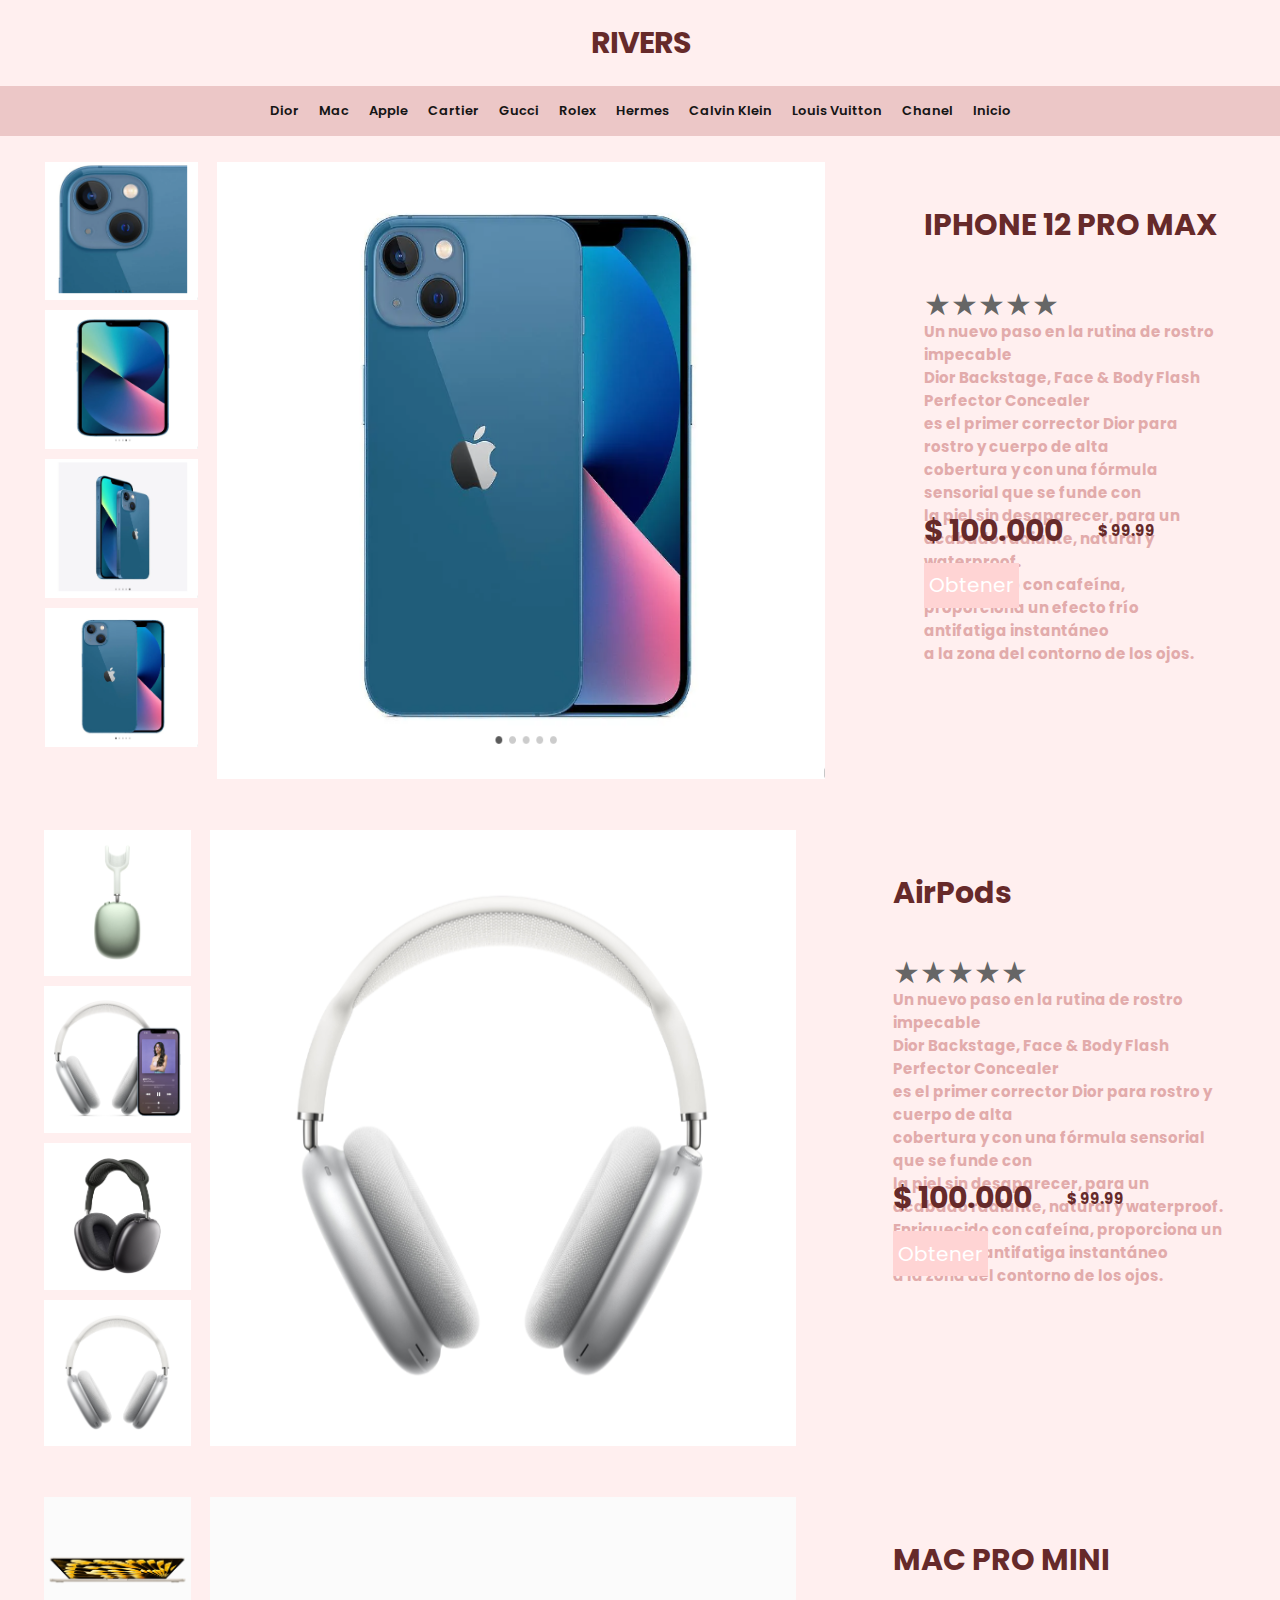
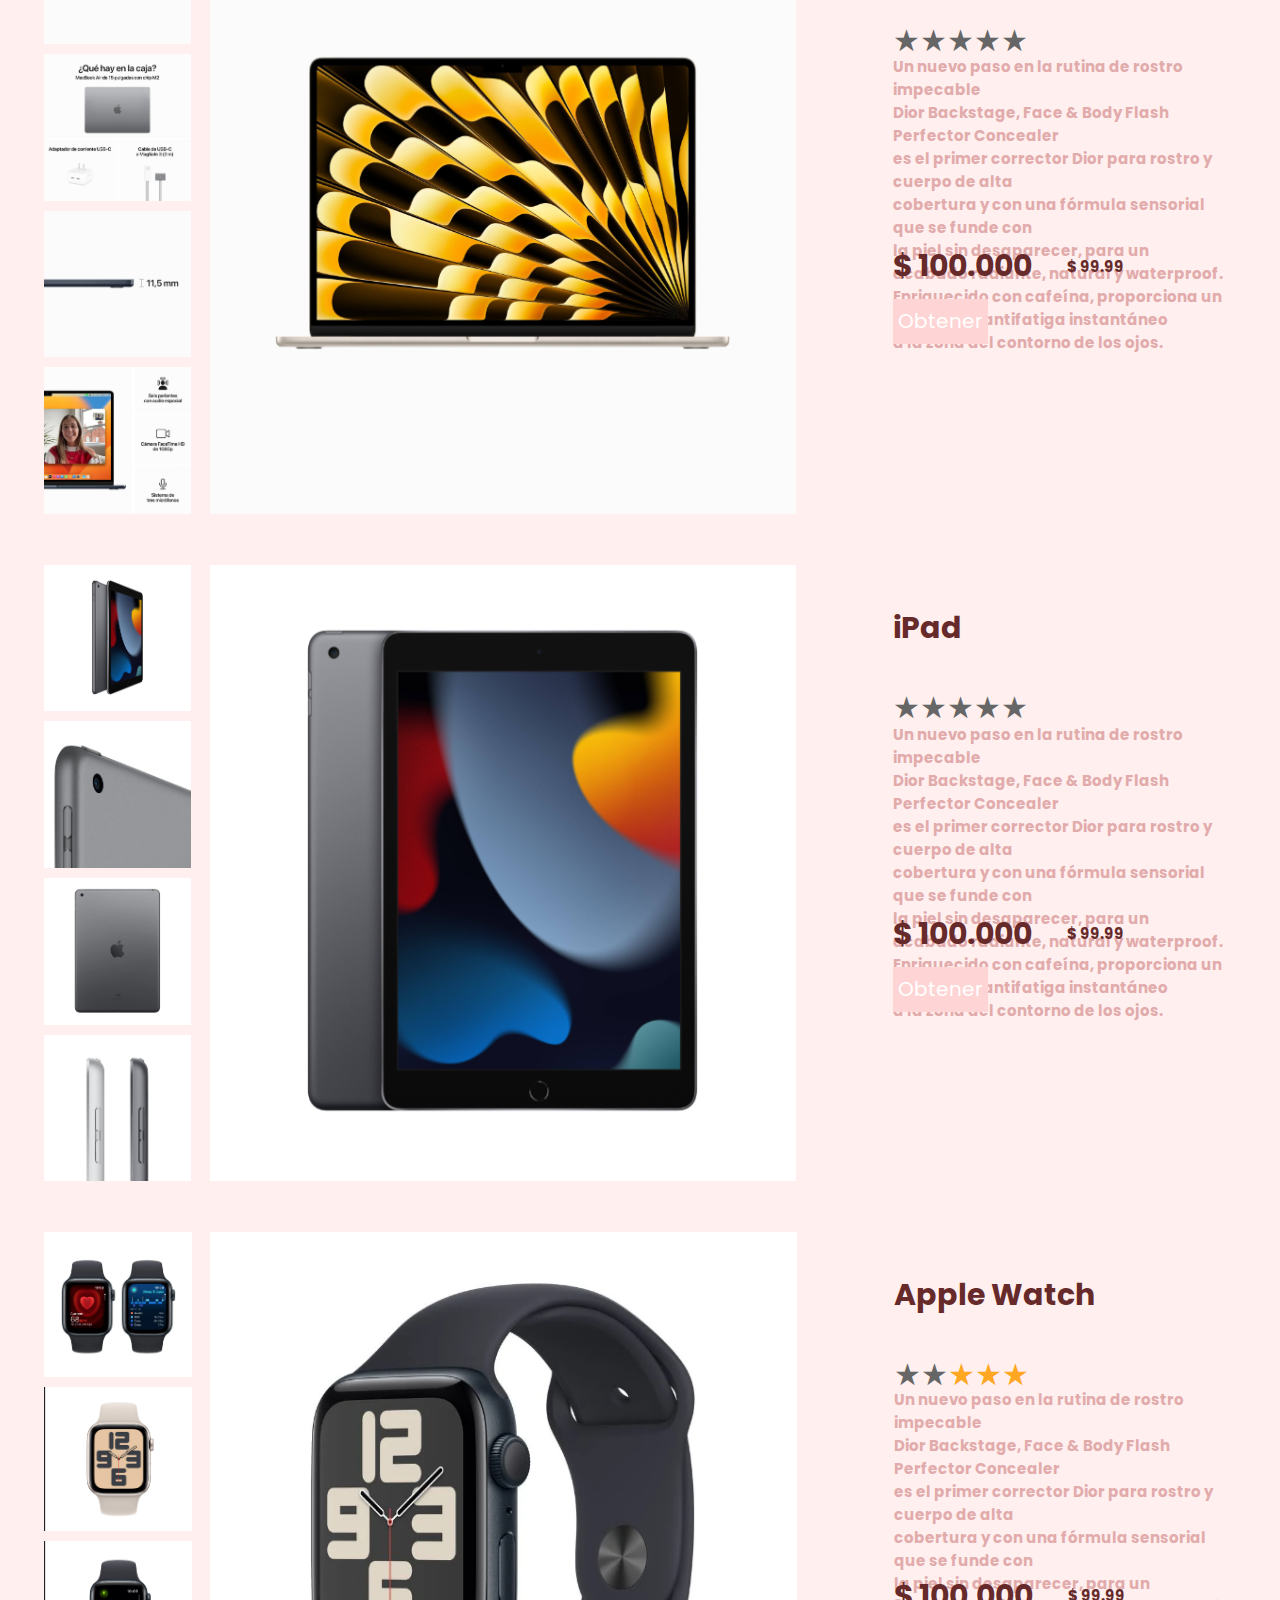
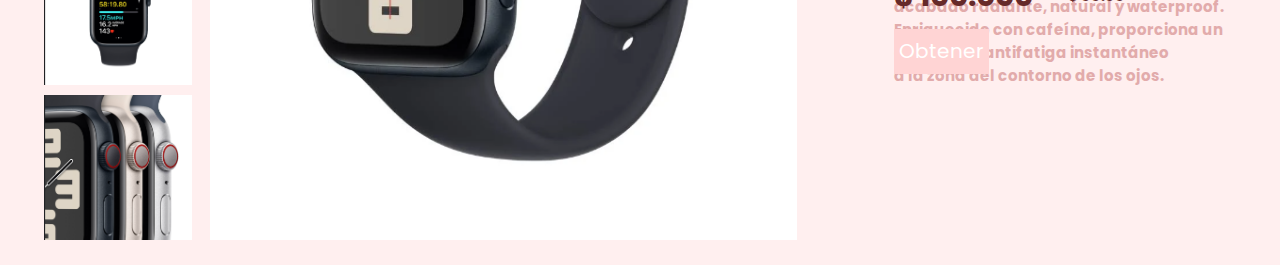
==== apple.html @ e43f6ab4 "style: :lipstick: PRODUCTO 2" ====
<!DOCTYPE html>
<html lang="sp">
	<head>
		<meta charset="UTF-8" />
        <meta name="viewport" content="width=device-width, initial-scale=1.0">
		<link rel="stylesheet" href="css/style.css">
        <link rel="stylesheet" href="css/styleProductos.css">
        <link rel="shortcut icon" href="storage/img/gloss1.png" type="image/png">
        <title>Rivers</title>
	</head>

<body>

    <header>
        <div class="container-cero">
                <div class="container-logo"><h1>Rivers</h1></div>
        </div>
    </header>

    <nav class="scroll"> 

        <div class="container-items">

            <input type="checkbox" id="check">
            <label for="check" class="mostrar-menu">
                &#8801;
            </label>

            <div class="menu">
                <a href="dior.html">Dior</a>
                <a href="mac.html">Mac</a>
                <a href="apple.html">Apple</a>
                <a href="cartier.html">Cartier</a>
                <a href="gucci.html">Gucci</a>
                <a href="rolex.html">Rolex</a>
                <a href="hermes.html">Hermes</a>
                <a href="calvinklein.html">Calvin Klein</a>
                <a href="louisvuitton.html">Louis Vuitton</a>
                <a href="chanel.html">Chanel</a>
                <a href="index.html">Inicio</a>
                <label for="check" class="esconder-menu">
                    &#215;
                </label>
            </div>
        </div>
    </nav>


    <div class="scroller">   

        <!-- PRIMER PRODUCTO -->
        <section>

            <div class="columna">   

                <div class="h">
                    <img width="80%" src="storage/img/apple/iphone2.png">
                    <img width="80%" src="storage/img/apple/iphone3.png">
                    <img width="80%" src="storage/img/apple/iphone4.png">
                    <img width="80%" src="storage/img/apple/iphone.png">
                </div>  
        
                <div class="f"> 
                    <img width="100%" src="storage/img/apple/iphone.png" alt="">
                </div>

            </div>

            <div class="main-content">
                <h3 class="about">IPHONE 12 PRO MAX</h3>
                
                <div class="rating">
                    <input value="5" name="rate" id="star5" type="radio">
                    <label title="text" for="star5"></label>
                    <input value="4" name="rate" id="star4" type="radio">
                    <label title="text" for="star4"></label>
                    <input value="3" name="rate" id="star3" type="radio" checked="">
                    <label title="text" for="star3"></label>
                    <input value="2" name="rate" id="star2" type="radio">
                    <label title="text" for="star2"></label>
                    <input value="1" name="rate" id="star1" type="radio">
                    <label title="text" for="star1"></label>
                </div>
    
                <h4>Un nuevo paso en la rutina de rostro impecable <br> Dior Backstage, Face & Body Flash Perfector Concealer <br> es el primer corrector Dior para rostro y cuerpo de alta <br> cobertura y con una fórmula sensorial que se funde con <br> la piel sin desaparecer, para un acabado radiante, natural y waterproof. <br>Enriquecido con cafeína, proporciona un efecto frío antifatiga instantáneo <br>a la zona del contorno de los ojos.</h4>
                
                <div class="precio">
                    <h2>$ 100.000</h2> 
                    <h5>$ 99.99</h5>
                </div>
                
    
                <div class="order">
                    <button>Obtener</button>
                </div>    
            </div>
        </section>    

         <!-- SEGUNDO PRODUCTO -->
         <section>

            <div class="columna">   

                <div class="h">
                    <img width="80%" src="storage/img/apple/audifonos2.png">
                    <img width="80%" src="storage/img/apple/audifonos4.png">
                    <img width="80%" src="storage/img/apple/audifonos3.png">
                    <img width="80%" src="storage/img/apple/audifonos1.png">
                </div>  
        
                <div class="f"> 
                    <img width="100%" src="storage/img/apple/audifonos1.png" alt="">
                </div>

            </div>

            <div class="main-content">
                <h3 class="about">AirPods</h3>
                
                <div class="rating">
                    <input value="5" name="rate" id="star5" type="radio">
                    <label title="text" for="star5"></label>
                    <input value="4" name="rate" id="star4" type="radio">
                    <label title="text" for="star4"></label>
                    <input value="3" name="rate" id="star3" type="radio" checked="">
                    <label title="text" for="star3"></label>
                    <input value="2" name="rate" id="star2" type="radio">
                    <label title="text" for="star2"></label>
                    <input value="1" name="rate" id="star1" type="radio">
                    <label title="text" for="star1"></label>
                </div>
    
                <h4>Un nuevo paso en la rutina de rostro impecable <br> Dior Backstage, Face & Body Flash Perfector Concealer <br> es el primer corrector Dior para rostro y cuerpo de alta <br> cobertura y con una fórmula sensorial que se funde con <br> la piel sin desaparecer, para un acabado radiante, natural y waterproof. <br>Enriquecido con cafeína, proporciona un efecto frío antifatiga instantáneo <br>a la zona del contorno de los ojos.</h4>
                
                <div class="precio">
                    <h2>$ 100.000</h2> 
                    <h5>$ 99.99</h5>
                </div>
                
    
                <div class="order">
                    <button>Obtener</button>
                </div>    
            </div>
        </section>    
        
         <!-- TERCER PRODUCTO -->
         <section>

            <div class="columna">   

                <div class="h">
                    <img width="80%" src="storage/img/apple/mac2.png">
                    <img width="80%" src="storage/img/apple/mac3.png">
                    <img width="80%" src="storage/img/apple/mac4.png">
                    <img width="80%" src="storage/img/apple/mac5.png">
                </div>  
        
                <div class="f"> 
                    <img width="100%" src="storage/img/apple/mac.png" alt="">
                </div>

            </div>

            <div class="main-content">
                <h3 class="about">MAC PRO MINI</h3>
                
                <div class="rating">
                    <input value="5" name="rate" id="star5" type="radio">
                    <label title="text" for="star5"></label>
                    <input value="4" name="rate" id="star4" type="radio">
                    <label title="text" for="star4"></label>
                    <input value="3" name="rate" id="star3" type="radio" checked="">
                    <label title="text" for="star3"></label>
                    <input value="2" name="rate" id="star2" type="radio">
                    <label title="text" for="star2"></label>
                    <input value="1" name="rate" id="star1" type="radio">
                    <label title="text" for="star1"></label>
                </div>
    
                <h4>Un nuevo paso en la rutina de rostro impecable <br> Dior Backstage, Face & Body Flash Perfector Concealer <br> es el primer corrector Dior para rostro y cuerpo de alta <br> cobertura y con una fórmula sensorial que se funde con <br> la piel sin desaparecer, para un acabado radiante, natural y waterproof. <br>Enriquecido con cafeína, proporciona un efecto frío antifatiga instantáneo <br>a la zona del contorno de los ojos.</h4>
                
                <div class="precio">
                    <h2>$ 100.000</h2> 
                    <h5>$ 99.99</h5>
                </div>
                
    
                <div class="order">
                    <button>Obtener</button>
                </div>    
            </div>
        </section>    

         <!-- CUARTO PRODUCTO -->
         <section>

            <div class="columna">   

                <div class="h">
                    <img width="80%" src="storage/img/apple/tablet2.png">
                    <img width="80%" src="storage/img/apple/tablet3.png">
                    <img width="80%" src="storage/img/apple/tablet4.png">
                    <img width="80%" src="storage/img/apple/tablet5.png">
                </div>  
        
                <div class="f"> 
                    <img width="100%" src="storage/img/apple/tablet1.png" alt="">
                </div>

            </div>

            <div class="main-content">
                <h3 class="about">iPad</h3>
                
                <div class="rating">
                    <input value="5" name="rate" id="star5" type="radio">
                    <label title="text" for="star5"></label>
                    <input value="4" name="rate" id="star4" type="radio">
                    <label title="text" for="star4"></label>
                    <input value="3" name="rate" id="star3" type="radio" checked="">
                    <label title="text" for="star3"></label>
                    <input value="2" name="rate" id="star2" type="radio">
                    <label title="text" for="star2"></label>
                    <input value="1" name="rate" id="star1" type="radio">
                    <label title="text" for="star1"></label>
                </div>
    
                <h4>Un nuevo paso en la rutina de rostro impecable <br> Dior Backstage, Face & Body Flash Perfector Concealer <br> es el primer corrector Dior para rostro y cuerpo de alta <br> cobertura y con una fórmula sensorial que se funde con <br> la piel sin desaparecer, para un acabado radiante, natural y waterproof. <br>Enriquecido con cafeína, proporciona un efecto frío antifatiga instantáneo <br>a la zona del contorno de los ojos.</h4>
                
                <div class="precio">
                    <h2>$ 100.000</h2> 
                    <h5>$ 99.99</h5>
                </div>
                
    
                <div class="order">
                    <button>Obtener</button>
                </div>    
            </div>
        </section>    

          <!-- QUINTO PRODUCTO -->
          <section>

            <div class="columna">   

                <div class="h">
                    <img width="80%" src="storage/img/apple/watch2.png">
                    <img width="80%" src="storage/img/apple/watch3.png">
                    <img width="80%" src="storage/img/apple/watch4.png">
                    <img width="80%" src="storage/img/apple/watch5.png">
                </div>  
        
                <div class="f"> 
                    <img width="100%" src="storage/img/apple/watch1.png" alt="">
                </div>

            </div>

            <div class="main-content">
                <h3 class="about">Apple Watch</h3>
                
                <div class="rating">
                    <input value="5" name="rate" id="star5" type="radio">
                    <label title="text" for="star5"></label>
                    <input value="4" name="rate" id="star4" type="radio">
                    <label title="text" for="star4"></label>
                    <input value="3" name="rate" id="star3" type="radio" checked="">
                    <label title="text" for="star3"></label>
                    <input value="2" name="rate" id="star2" type="radio">
                    <label title="text" for="star2"></label>
                    <input value="1" name="rate" id="star1" type="radio">
                    <label title="text" for="star1"></label>
                </div>
    
                <h4>Un nuevo paso en la rutina de rostro impecable <br> Dior Backstage, Face & Body Flash Perfector Concealer <br> es el primer corrector Dior para rostro y cuerpo de alta <br> cobertura y con una fórmula sensorial que se funde con <br> la piel sin desaparecer, para un acabado radiante, natural y waterproof. <br>Enriquecido con cafeína, proporciona un efecto frío antifatiga instantáneo <br>a la zona del contorno de los ojos.</h4>
                
                <div class="precio">
                    <h2>$ 100.000</h2> 
                    <h5>$ 99.99</h5>
                </div>
                
    
                <div class="order">
                    <button>Obtener</button>
                </div>    
            </div>
        </section>   
    </div>
</body>
</html>
---- css/style.css ----
@import url('https://fonts.googleapis.com/css2?family=Poppins:wght@300;400;500;600;700&display=swap');

:root {
	--primary-color: rgba(226, 171, 171, 0.667);
	--background-color: #f9f5f0;
	--dark-color: #151515;
}

* {
	margin: 0;
	padding: 0;
	font-size: 62.5%;
	font-family: 'Poppins', sans-serif;
	box-sizing: border-box;
}


/* INICIO*/

.container {
	max-width: 120rem;
	margin: 0 auto;
}


.heading-1 {
	text-align: center;
	font-weight: 500;
	font-size: 3rem;
}

.container-cero {
	background-color: rgba(255, 212, 212, 0.372);
	display: flex;
	justify-content: space-between;
    justify-content: center;
	align-items: center;
	padding: 2rem 0;
}


.container-logo {
	display: flex;
	align-items: center;
	gap: 0.5rem;
}

.container-logo h1{
	text-decoration: none;
	color: #662a2a;
	font-size: 3rem;
	text-transform: uppercase;
	letter-spacing: -1px;
}

/*MENU*/

.container-items{
	background-color: rgba(226, 171, 171, 0.667);
    height: 50px ;
}



.menu {
    display: flex;
	align-items: center;
    justify-content: center;
	padding: 1.5rem 0;
	gap: 2rem;
}


.menu a {
	list-style: none;
	text-decoration: none;
	font-size: 1.3rem;
	color: var(--dark-color);
	font-weight: 600;
	position: relative;
}


.menu a:hover {
	color: #fff;
}

.scroll{
    overflow-x: scroll;
    width: 100%;
}

/*MENUN RESPONSIVE*/


.mostrar-menu,
.esconder-menu {
    font-size: 35px;
    cursor: pointer;
    display: none;
}

.mostrar-menu {
    order: 1;
}

.esconder-menu {
    position: absolute;
}


#check {
    display: none;
}


/* ********************************** */
/*               CONTENIDO            */
/* ********************************** */


.banner {
	background-image: linear-gradient(100deg, #000000, #00000020), url('/storage/img/inicio/gloss.png');
	height: 80rem;
	background-size: cover;
	background-position: center;
}

.content-banner {
	max-width: 90rem;
	margin: 0 auto;
	padding: 25rem 0;
}

.content-banner p {
	color: rgb(255, 255, 255);
	font-size: 1.2rem;
	margin-bottom: 1rem;
	font-weight: 500;
}

.content-banner h2 {
	color: #fff;
	font-size: 3.5rem;
	font-weight: 500;
	line-height: 1.2;
}

.content-banner a {
	margin-top: 2rem;
	text-decoration: none;
	color: #fff;
	background-color: rgb(238, 170, 170);
	display: inline-block;
	padding: 1rem 3rem;
	text-transform: uppercase;
	border-radius: 3rem;
}



/* ********************************** */
/*             Explorar               */
/* ********************************** */

.main-content {
	background-color: rgba(255, 255, 255, 0.788);
}

.container-Explorar {
    margin-top: 2%;
	display: flex;
	flex-direction: column;
	gap: 2rem;
	margin-bottom: 3rem;
}

.container-categories {
	display: grid;
	grid-template-columns: repeat(3, 1fr);
	gap: 3rem;
}

.card-category {
	height: 30rem;
	display: flex;
	flex-direction: column;
	align-items: center;
	justify-content: center;
	border-radius: 2rem;
	gap: 2rem;
}

.category-cartier {
	background-image: linear-gradient(#00000080, #00000080),
		url('/storage/img/inicio/bases.png');
	background-size: cover;
	background-position: bottom;
	background-repeat: no-repeat;
}

.category-chanel {
	background-image: linear-gradient(#00000080, #00000080),
		url('/storage/img/inicio/apple.png');
	background-size: cover;
	background-position: center;
	background-repeat: no-repeat;
}

.category-hermes {
	background-image: linear-gradient(#00000080, #00000080),
		url('/storage/img/inicio/rolex.png');
	background-size: cover;
	background-position: center;
	background-repeat: no-repeat;
}

.card-category p {
	font-size: 2.5rem;
	color: #fff;
	text-transform: capitalize;
	position: relative;
}

.card-category p::after {
	content: '';
	width: 2.5rem;
	height: 2px;
	background-color: #fff;
	position: absolute;
	bottom: -1rem;
	left: 50%;
	transform: translate(-50%, 50%);
}

.card-category span {
	font-size: 1.6rem;
	color: #fff;
	cursor: pointer;
}

.card-category span:hover {
	color: rgb(227, 206, 219);
}


/* ********************************** */
/*         MEJORES PRODUCTOS          */
/* ********************************** */


.container-mejores-productos {
    margin-top: 4%;
	display: flex;
	flex-direction: column;
	gap: 2rem;
	margin-bottom: 3rem;
}

.container-opciones {
	display: flex;
	justify-content: center;
	gap: 2rem;
	margin-bottom: 1rem;
}

.container-opciones span {
	color: #9e7777;
	background-color: #ffffff;
	padding: 0.7rem 3rem;
	font-size: 1.4rem;
	text-transform: capitalize;
	border-radius: 2rem;
	cursor: pointer;
}

.container-opciones span:hover {
	background-color: rgba(226, 171, 171, 0.667);
	color: #fff;
}

.container-opciones span.active {
	background-color:rgba(226, 171, 171, 0.667);
	color: #fff;
}


/* ********************************** */
/*               GALLERY              */
/* ********************************** */
.gallery {
	display: grid;
	grid-template-columns: repeat(4, 1fr);
	grid-template-rows: repeat(2, 30rem);
	gap: 1.5rem;
	margin-bottom: 3rem;
}

.gallery img {
	width: 100%;
	height: 100%;
	object-fit: cover;
}

.gallery-img-3 {
	grid-column: 2/4;
	grid-row: 1/3;
}

/* ********************************** */
/*               FOOTER               */
/* ********************************** */

.footer {
	background-color: var(--primary-color);
}

.container-footer {
	display: flex;
	flex-direction: column;
	gap: 4rem;
	padding: 3rem;
}

.menu-footer {
	display: grid;
	grid-template-columns: repeat(3, 1fr) 30rem;
	gap: 3rem;
	justify-items: center;
}

.title-footer {
	font-weight: 600;
	font-size: 2rem;
	text-transform: uppercase;
}

.contact-info,
.information,
.my-account {
	display: flex;
	flex-direction: column;
	gap: 2rem;
}

.contact-info ul,
.information ul,
.my-account ul {
	display: flex;
	flex-direction: column;
	gap: 1rem;
}

.contact-info ul li,
.information ul li,
.my-account ul li {
	list-style: none;
	color: #fff;
	font-size: 1.4rem;
	font-weight: 300;
}

.information ul li a,
.my-account ul li a {
    font-size: 1.6rem;
	text-decoration: none;
	color: #fff;
	font-weight: 300;
}

.information ul li a:hover,
.my-account ul li a:hover {
	color: var(--dark-color);
}



.content input {
	outline: none;
	background: none;
	border: none;
	border-bottom: 2px solid #d2b495;
	cursor: pointer;
	padding: 0.5rem 0 1.2rem;
	color: var(--dark-color);
	display: block;
	margin-bottom: 3rem;
	margin-top: 2rem;
	width: 100%;
}



.copyright {
	display: flex;
	justify-content: space-between;
	padding-top: 2rem;
	border-top: 1px solid #d2b495;
}

.copyright p {
	font-weight: 400;
	font-size: 1rem;
}



@media(max-width: 760px){

/* MENU*/

    .mostrar-menu,
    .esconder-menu {
        display: block;
        color: #ffffff;
        }

    
    nav .container-items .menu {
        position: fixed;
        width: 100%;
        height: 100%;
        background-color: rgba(255, 212, 212);
        right: -100%;
        top: 0;
        text-align: center;
        padding: 100px 0px;
        z-index: 100;
        transition: 0.8s;
        overflow-y: scroll;
        width: 100%;
    }

    nav .container-items .menu a {
        display: block;
        padding: 20px;
    }

    .menu {
        display: block;
        justify-content: none;
        gap: 2rem;
    }

    .esconder-menu {
        position: absolute;
        top: 40px;
        right: 40px;
    }


    #check:checked~.menu {
        right: 0;
    }


    /* EL RESTO*/

    * {
        font-size: 42.5%;
    }

    .content-banner {
        max-width: 50rem;
        padding: 22rem 0;
    }

    .heading-1 {
        font-size: 2.8rem;
    }

    .card-feature {
        flex-direction: column;
        border-radius: 2rem;
    }

    .container-opciones span {
        font-size: 1.8rem;
        padding: 1rem 1.5rem;
        font-weight: 500;
    }

    .container-productos {
        grid-template-columns: repeat(auto-fit, minmax(25rem, 1fr));
        gap: 1rem;
    }

    .gallery {
        grid-template-rows: repeat(2, 20rem);
    }

    .contact-info ul,
    .information ul,
    .my-account ul{
        display: none;
    }

    .contact-info {
        align-items: center;
    }

    .menu-footer{
        grid-template-columns: 1fr;
    }

    .content p{
        font-size: 1.6rem;
    }

}
---- css/styleProductos.css ----
/*STYLE DE PRODUCTOS*/

/*contenedor*/

section{
    display: flex;
    width: 100%;
    background:  rgba(255, 212, 212, 0.372);
    padding: 2%;
}

section .columna{
    display: flex;
}
/*contenedor imagenes de muestra*/ 

section .h{
    display: flex;
    flex-direction: column;
    align-items: center;
    width: 22%;
    gap: 10px;
}

/*contenedor imagen producto*/

section .f{
    display: flex;
    width: 70%;
}

/*contenedor descripcion del producto*/

section .main-content{
    width: 45%;
    padding: 40px 30px;
    background: none;
}

.main-content h3{
    font-size: 30px;
    color: #662a2a;
    height: 15%;
}

.main-content h4{
    font-size: 15px;
    height: 35%;
    color:rgba(226, 171, 171);
}

.main-content .precio{
    display: flex;
    gap: 35px;
    align-items: center;
}

.main-content h2{
    font-size: 30px;
    color: #662a2a;
}

.main-content h5{
    color: #662a2a;
    font-size: 15px;
}

.main-content .order{
    display: flex;
    width: 100%;
    min-height: 5vh;
    margin-top: 3%;
}

.order button{
    min-width: 25%;
    padding: 0 5px;
    border: none;
    background:rgba(255, 212, 212);
    color: white;
    font-size: 20px;
    transition: 0.1s linear;
}

/*estrellitas*/

section .main-content .rating{
    width: 100%;
    display: flex;
    justify-content: start;
    height: 7%;
}

.rating:not(:checked) > input {
    position: relative;
    appearance: none;
  }
  
  .rating:not(:checked) > label {
    cursor: pointer;
    font-size: 30px;
    color: #666;
   
  }
  
  .rating:not(:checked) > label:before {
    content: '★';
  }
  
  .rating > input:checked + label:hover,
  .rating > input:checked + label:hover ~ label,
  .rating > input:checked ~ label:hover,
  .rating > input:checked ~ label:hover ~ label,
  .rating > label:hover ~ input:checked ~ label {
    color: #e58e09;
  }
  
  .rating:not(:checked) > label:hover,
  .rating:not(:checked) > label:hover ~ label {
    color: #ff9e0b;
  }
  
  .rating > input:checked ~ label {
    color: #ffa723;
  }
  
    
  /*SCROLL */

  .scroll{
    width: 100%;
    height: 100%;
    overflow-y: scroll;
}



/*RESPONSIVE*/

  @media (max-width: 768px) {

section{
    width: 95%;
    display: flex;
    flex-direction: column;
    background:  rgba(255, 212, 212, 0.372);
    margin: 2%;
    padding: 2%;
}

section .columna{
    display: flex;
    margin-bottom: 4%;
}

/*contenedor imagenes de muestra*/ 

section .h{
    display: flex;
    flex-direction: column;
    align-items: center;
    width: 25%;
    gap: 10px;
}

/*contenedor imagen producto*/

section .f{
    display: flex;
    width: 74%;
}

/*contenedor descripcion del producto*/

section .main-content{
    background: none;
    padding: 0;
    width: 100%;
}

.main-content h3{
    font-size: 15px;
    height: 15%;
}

.main-content h4{
    font-size: 10px;
    height: 35%;
}

.main-content .precio{
    display: flex;
    gap: 35px;
    align-items: center;
}

.main-content h2{
    font-size: 15px;
}

.main-content h5{
    font-size: 15px;
}

.main-content .order{
    display: flex;
    width: 100%;
    min-height: 2vh;
    margin-top: 3%;
    margin-bottom: 3%;
}

.order button{
    min-width: 25%;
    padding: 0 5px;
    border: none;
    color: white;
    font-size: 15px;
    transition: 0.1s linear;
}


/*estrellitas*/

.rating:not(:checked) > input {
    position: relative;
    appearance: none;
  }
  
  .rating:not(:checked) > label {
    cursor: pointer;
    font-size: 14px;
    color: #666;
   
  }
  
  .rating:not(:checked) > label:before {
    content: '★';
  }
  
  .rating > input:checked + label:hover,
  .rating > input:checked + label:hover ~ label,
  .rating > input:checked ~ label:hover,
  .rating > input:checked ~ label:hover ~ label,
  .rating > label:hover ~ input:checked ~ label {
    color: #e58e09;
  }
  
  .rating:not(:checked) > label:hover,
  .rating:not(:checked) > label:hover ~ label {
    color: #ff9e0b;
  }
  
  .rating > input:checked ~ label {
    color: #ffa723;
  }
  
  }
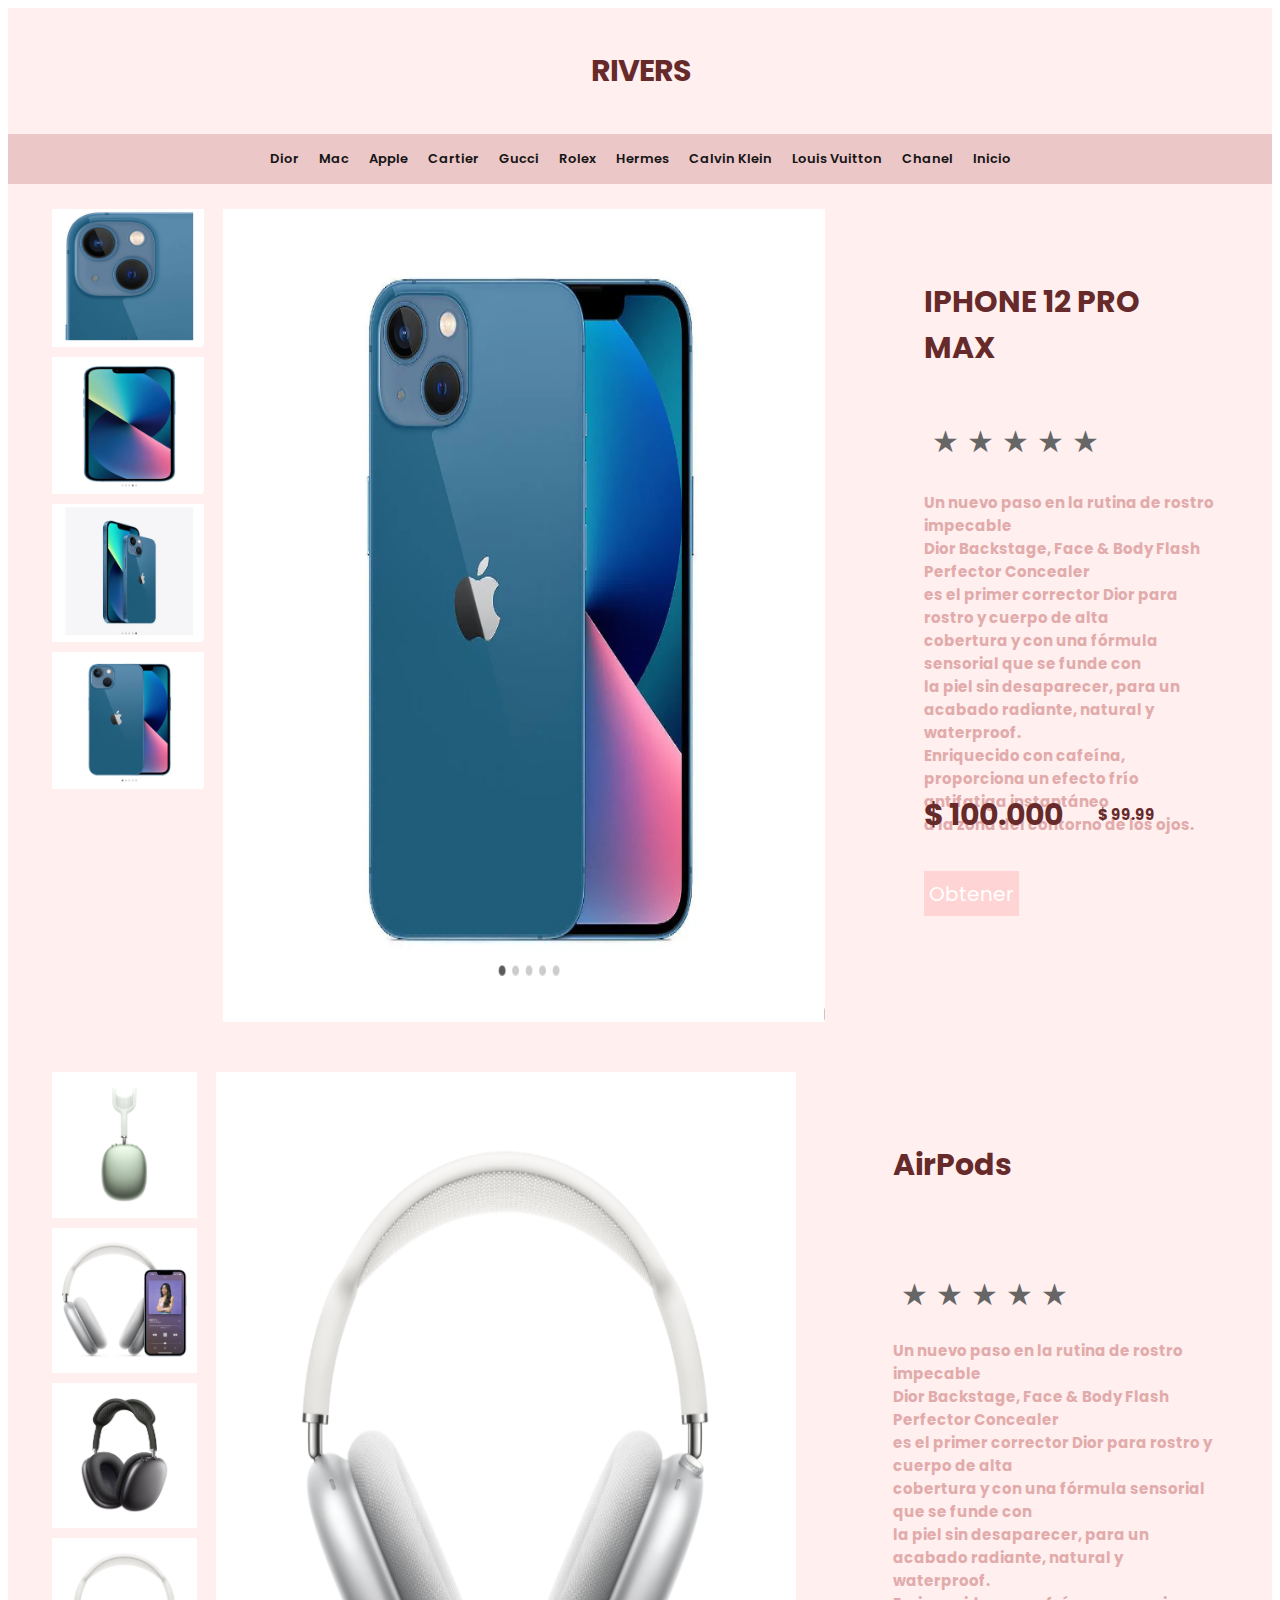
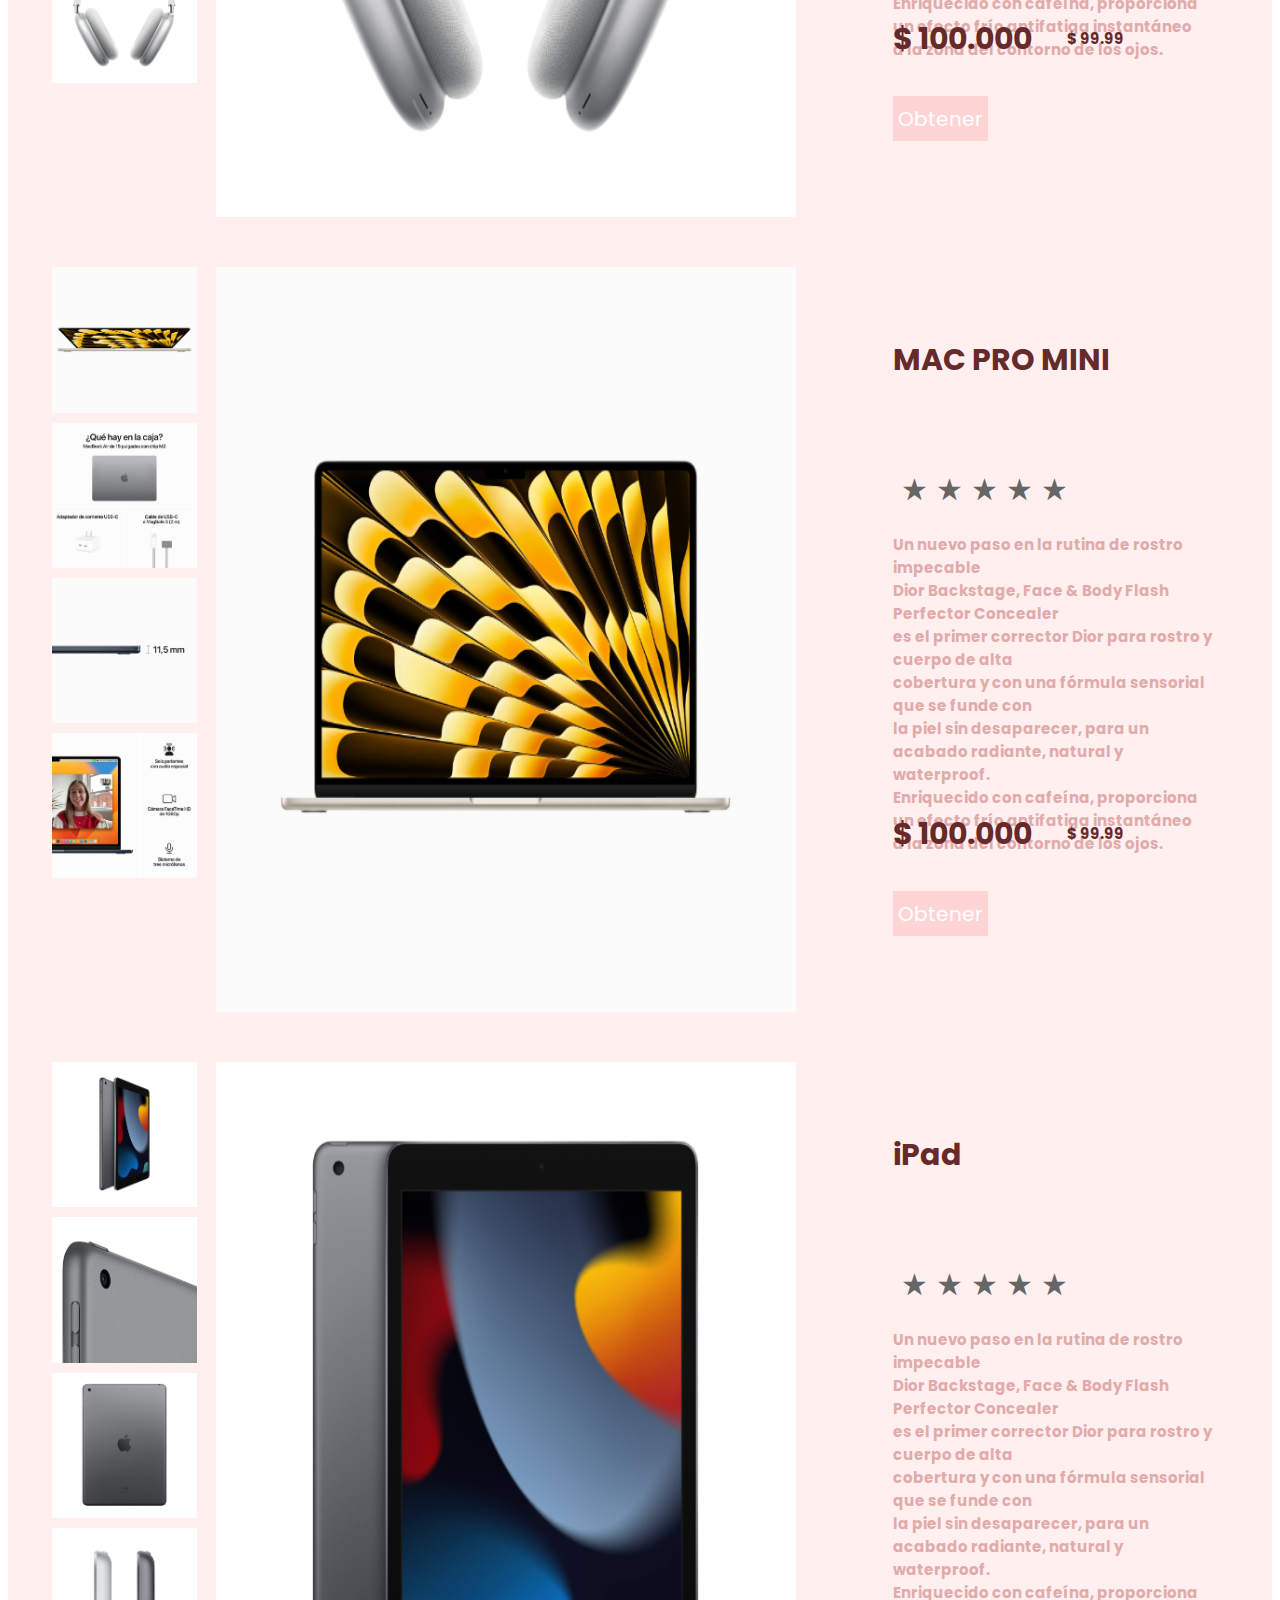
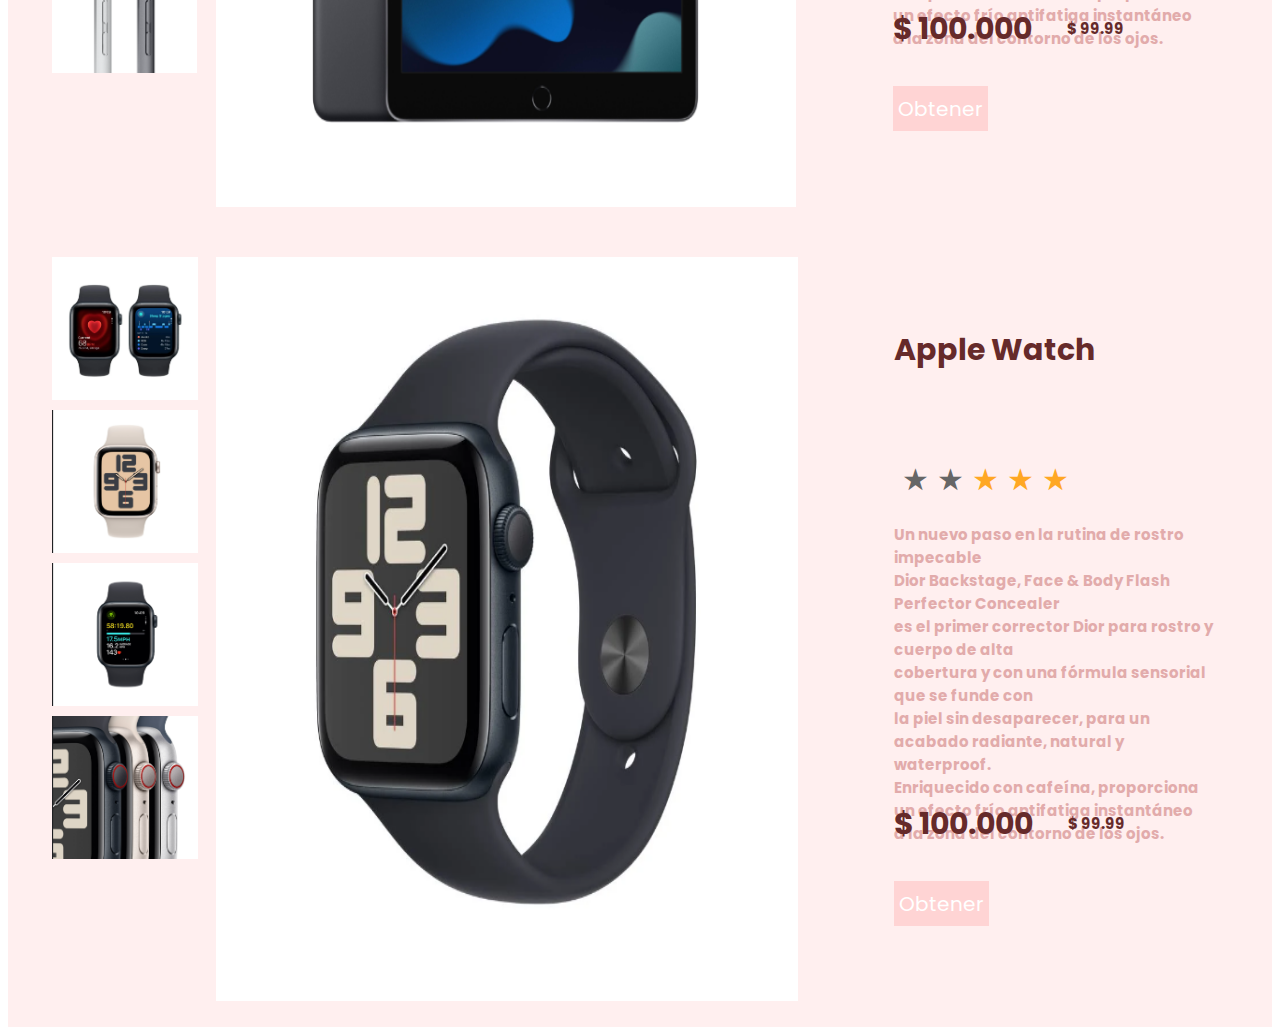
==== commit 4a56e88c: "style: :lipstick: Se añade carrito y pre-visualizacion de productos" ====
--- a/apple.html
+++ b/apple.html
@@ -45,6 +45,22 @@
         </div>
     </nav>
 
+    <dialog  id="dialog">
+        <div>
+            <img width="100%" src="storage/img/apple/iphone.png" alt="">
+            <h1>Nombre del producto</h1>
+      <p>Un nuevo paso en la rutina de rostro impecable
+        Dior Backstage, Face & Body Flash Perfector Concealer
+        es el primer corrector Dior para rostro y cuerpo de alta
+        cobertura y con una fórmula sensorial que se funde con
+        la piel sin desaparecer, para un acabado radiante, natural y waterproof.
+        Enriquecido con cafeína, proporciona un efecto frío antifatiga instantáneo
+        a la zona del contorno de los ojos.</p>
+      <p>precio</p>
+      <form action=""><input type="text" placeholder="cantidad"> <button>Agregar</button></form>
+      <button id="hide">Cerrar modal</button>
+        </div>
+    </dialog>
 
     <div class="scroller">   
 
@@ -91,7 +107,7 @@
                 
     
                 <div class="order">
-                    <button>Obtener</button>
+                    <button id="show">Obtener</button>
                 </div>    
             </div>
         </section>    
@@ -288,5 +304,7 @@
             </div>
         </section>   
     </div>
+    <script src="js/main.js"></script>
+
 </body>
 </html>--- a/css/style.css
+++ b/css/style.css
@@ -7,8 +7,8 @@
 }
 
 * {
-	margin: 0;
-	padding: 0;
+	/* margin: 0;
+	padding: 0; */
 	font-size: 62.5%;
 	font-family: 'Poppins', sans-serif;
 	box-sizing: border-box;
@@ -32,17 +32,17 @@
 .container-cero {
 	background-color: rgba(255, 212, 212, 0.372);
 	display: flex;
-	justify-content: space-between;
-    justify-content: center;
+	justify-content: space-around;
+	padding: 2rem 0;
+}
+
+
+.container-logo {
+	display: flex;
 	align-items: center;
-	padding: 2rem 0;
-}
-
-
-.container-logo {
-	display: flex;
-	align-items: center;
+	justify-content: space-evenly;
 	gap: 0.5rem;
+	width: 100%;
 }
 
 .container-logo h1{
@@ -52,6 +52,24 @@
 	text-transform: uppercase;
 	letter-spacing: -1px;
 }
+
+
+/* CARRITO*/
+
+
+header .container-cero i{
+	color: #662a2a;
+	font-size: 40px;
+	
+}
+
+
+dialog{
+	width: 80vw;
+	height: 80vw;
+}
+
+
 
 /*MENU*/
 
@@ -107,7 +125,6 @@
 .esconder-menu {
     position: absolute;
 }
-
 
 #check {
     display: none;
